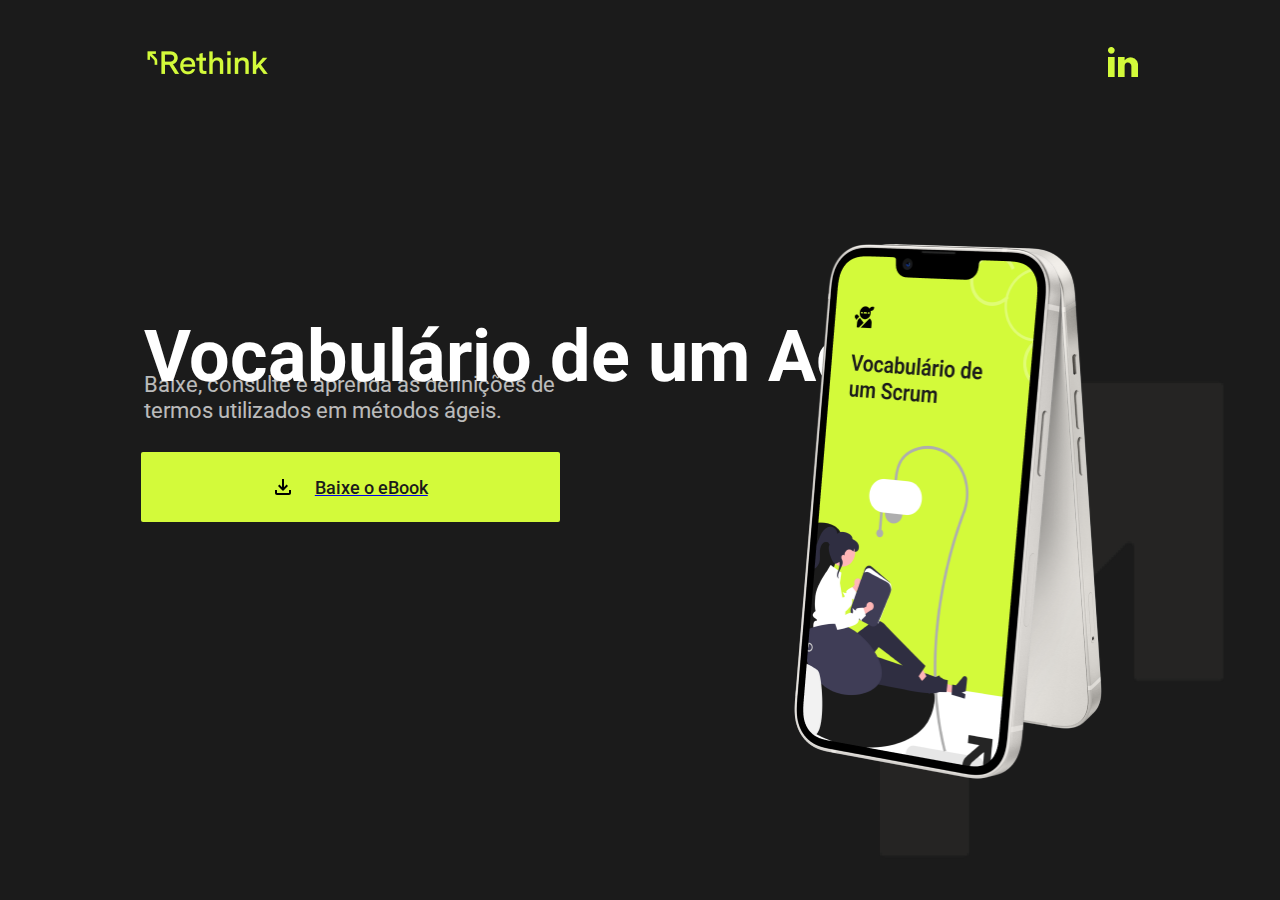
==== Public/home.html @ 5582d037 "home page" ====
<!DOCTYPE html>
<html lang="en">
  <head>
    <!-- Required meta tags -->
    <meta charset="UTF-8" />
    <meta http-equiv="X-UA-Compatible" content="IE=edge" />
    <meta name="viewport" content="width=device-width, initial-scale=1.0" />

    <!-- Style -->
    <link
      href="https://cdn.jsdelivr.net/npm/bootstrap@5.1.3/dist/css/bootstrap.min.css"
      rel="stylesheet"
      integrity="sha384-1BmE4kWBq78iYhFldvKuhfTAU6auU8tT94WrHftjDbrCEXSU1oBoqyl2QvZ6jIW3"
      crossorigin="anonymous"
    />
    <link
      href="https://fonts.googleapis.com/icon?family=Material+Icons"
      rel="stylesheet"
    />
    <link href="home.css" rel="stylesheet" />

    <title>Home</title>
  </head>

  <body>
    <header>
      <div id="rethink_logo">
        <a href="https://rethink.dev/">
          <img src="./images/logo_rethink.png" />
        </a>
      </div>
      <div id="linkedin">
        <a href="https://www.linkedin.com/company/rethinkdigitalco/">
          <img src="./images/logo_linkedin.png" />
        </a>
      </div>
    </header>

    <div id="home_info_box">
      <div id="home_title"><h1>Vocabulário de um Agilista</h1></div>

      <div id="home_info">
        <p>
          Baixe, consulte e aprenda as definições de termos utilizados em
          métodos ágeis.
        </p>
      </div>

      <div id="home_navigation_buttons">
        <a
          id="home_pdf_downloader"
          class="btn"
          href="./files/Glossário - Amanda Duarte.pdf"
        >
          <img src="./images/file_download_black_24dp.svg" />
          <span>Baixe o eBook</span>
        </a>
        <!-- <div>
          <img src="./images/lines.png" />
          <p>ou</p>
          <img src="./images/lines.png" />
        </div>
        <a id="linkTo_eBook_page" class="btn">
          Aprenda novos termos
          <span class="material-icons"> arrow_forward </span>
        </a> -->
      </div>
    </div>

    <div id="home_decoration">
      <img src="./images/demonstrativo_ capa.png" id="demonstrative_image" />
      <div id="background_arrow_image"></div>
      <!-- <img
        src="./images/background_rethink_arrow.png"
        id="background_arrow_image"
      /> -->
    </div>
  </body>
</html>
---- Public/home.css ----
/* Font import */
@import url("https://fonts.googleapis.com/css2?family=Asap:ital,wght@1,400;1,500;1,700&family=Roboto:ital,wght@0,100;0,300;0,400;0,500;0,700;0,900;1,100;1,300;1,400;1,500;1,700;1,900&display=swap");

body {
  background: #1b1b1b;
}

/* Header */
header {
  position: absolute;
  display: flex;
  align-items: center;
  width: 77.8%;
  height: 4.75%;
  left: 11.1%;
  top: 4.75%;
  /* background-color: red; */
}

#rethink_logo {
  position: inherit;
  left: 0px;
  /* background-color: aqua; */
}

#linkedin {
  position: inherit;
  right: 0px;
  /* background-color: aqua; */
}

/* Info box  */
#home_info_box {
  position: absolute;
  width: 437px;
  height: 210px;
  left: 11%;
  top: 32%;
  /* background-color: red; */
}

#home_title {
  position: inherit;
  width: 434px;
  height: 42px;
  left: 3px;
  top: 0px;

  white-space: nowrap;

  font-family: "Roboto";
  font-style: normal;
  font-weight: bolder;
  font-size: 36px;
  line-height: 42px;

  color: #ffffff;
}

#home_info {
  position: inherit;
  width: 95%;
  height: 24%;
  left: 3px;
  top: 62px;

  font-family: "Roboto";
  font-style: normal;
  font-weight: 400;
  font-size: 22px;
  line-height: 26px;

  color: #ffffff;

  opacity: 0.7;
}

#home_navigation_buttons {
  position: inherit;
  top: 164px;
  left: 0px;
}

#home_pdf_downloader {
  position: inherit;
  width: 291px;
  height: 46px;

  display: flex;
  flex-direction: row;
  justify-content: center;
  align-items: center;
  padding: 12px 64px;

  background: #d3fa3a;
  border-radius: 2px;
}

#home_pdf_downloader span {
  position: static;
  width: 115px;
  height: 21px;
  left: 105px;
  top: 12.5px;

  font-family: "Roboto";
  font-style: normal;
  font-weight: 500;
  font-size: 18px;
  line-height: 21px;
  /* identical to box height */

  color: #1b1b1b;

  /* Inside auto layout */

  flex: none;
  order: 1;
  flex-grow: 0;
  margin: 0px 10px;
}

#home_pdf_downloader img {
  position: static;
  width: 24px;
  height: 24px;
  left: 71px;
  top: 11px;

  /* Inside auto layout */

  flex: none;
  order: 0;
  flex-grow: 0;
  margin: 0px 10px;
}

/* Decoration */

#home_decoration img {
  display: none;
}

@media screen and (min-width: 800px) {
  #home_decoration img {
    display: block;
    position: absolute;
    width: 308.06px;
    height: 534.63px;
    left: 62%;
    bottom: 13.5%;
  }
}

#home_decoration div {
  position: absolute;
  width: 435.47px;
  height: 561.53px;
  right: 0px;
  bottom: 1px;

  background: url(./images/background_rethink_arrow.png);
  opacity: 0.5;
  z-index: -1;
}
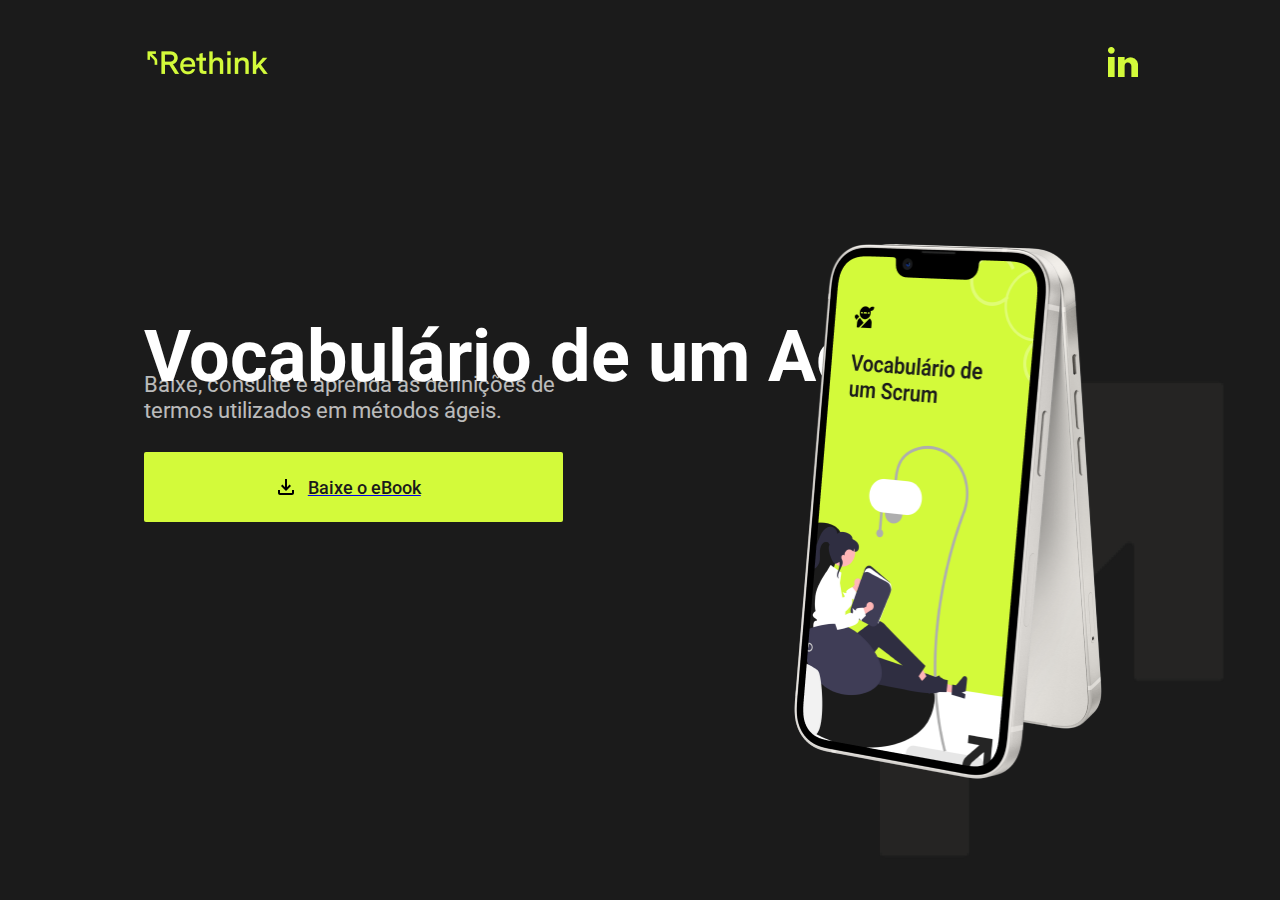
==== commit be992532: "js easter egg" ====
--- a/Public/home.html
+++ b/Public/home.html
@@ -75,5 +75,7 @@
         id="background_arrow_image"
       /> -->
     </div>
+
+    <script src="./js/home.js"></script>
   </body>
 </html>
--- a/Public/home.css
+++ b/Public/home.css
@@ -7,14 +7,20 @@
 
 /* Header */
 header {
-  position: absolute;
-  display: flex;
-  align-items: center;
-  width: 77.8%;
-  height: 4.75%;
-  left: 11.1%;
-  top: 4.75%;
-  /* background-color: red; */
+  display: none;
+}
+
+@media screen and (min-height: 350px) {
+  header {
+    position: absolute;
+    display: flex;
+    align-items: center;
+    width: 77.8%;
+    height: 4.75%;
+    left: 11.1%;
+    top: 4.75%;
+    /* background-color: red; */
+  }
 }
 
 #rethink_logo {
@@ -35,8 +41,19 @@
   width: 437px;
   height: 210px;
   left: 11%;
-  top: 32%;
+  top: 15%;
   /* background-color: red; */
+}
+
+@media screen and (min-height: 350px) {
+  #home_info_box {
+    position: absolute;
+    width: 437px;
+    height: 210px;
+    left: 11%;
+    top: 32%;
+    /* background-color: red; */
+  }
 }
 
 #home_title {
@@ -78,7 +95,7 @@
 #home_navigation_buttons {
   position: inherit;
   top: 164px;
-  left: 0px;
+  left: 3px;
 }
 
 #home_pdf_downloader {
@@ -132,7 +149,6 @@
   flex: none;
   order: 0;
   flex-grow: 0;
-  margin: 0px 10px;
 }
 
 /* Decoration */
@@ -141,7 +157,7 @@
   display: none;
 }
 
-@media screen and (min-width: 800px) {
+@media screen and (min-width: 800px) and (min-height: 550px) {
   #home_decoration img {
     display: block;
     position: absolute;
